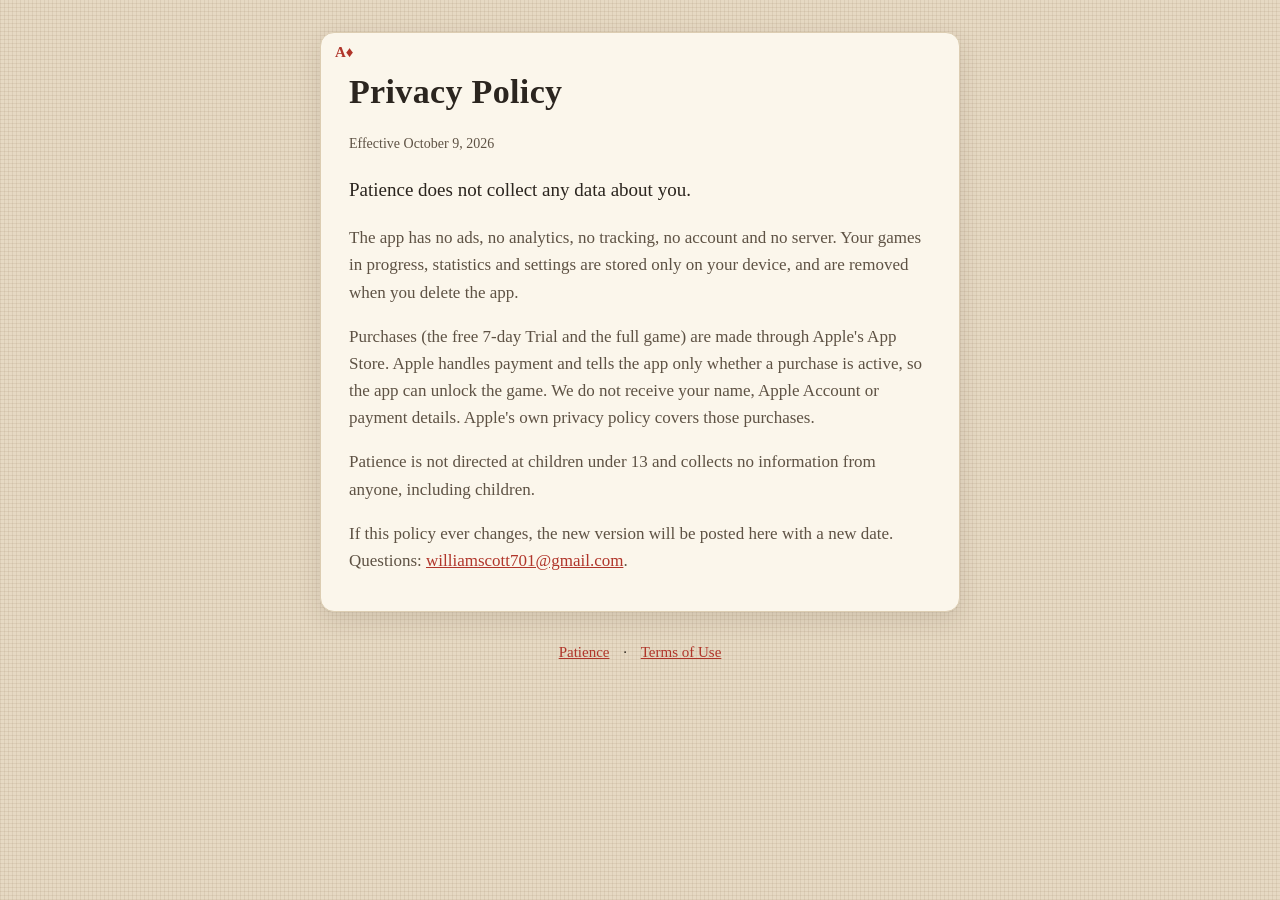
==== privacy.html @ 33de1d76 "Patience support site: home, privacy policy, terms of use Co-Authored-By: Claude Opus 5.5 <noreply@a" ====
<!doctype html>
<html lang="en">
<head>
<meta charset="utf-8">
<meta name="viewport" content="width=device-width, initial-scale=1">
<title>Patience · Privacy Policy</title>
<meta name="description" content="Patience collects no data: no ads, no analytics, no account.">
<link rel="stylesheet" href="style.css">
</head>
<body>
<main>
  <div class="card" data-index="A♦">
    <h1>Privacy Policy</h1>
    <p class="small">Effective October 9, 2026</p>
    <p class="lede">Patience does not collect any data about you.</p>
    <p>The app has no ads, no analytics, no tracking, no account and no server. Your games in progress, statistics and settings are stored only on your device, and are removed when you delete the app.</p>
    <p>Purchases (the free 7-day Trial and the full game) are made through Apple's App Store. Apple handles payment and tells the app only whether a purchase is active, so the app can unlock the game. We do not receive your name, Apple Account or payment details. Apple's own privacy policy covers those purchases.</p>
    <p>Patience is not directed at children under 13 and collects no information from anyone, including children.</p>
    <p>If this policy ever changes, the new version will be posted here with a new date. Questions: <a href="mailto:williamscott701@gmail.com?subject=Patience%20privacy">williamscott701@gmail.com</a>.</p>
  </div>
  <nav><a href="index.html">Patience</a> · <a href="terms.html">Terms of Use</a></nav>
</main>
</body>
</html>
---- style.css ----
:root {
  --linen: #E6D9C3; --thread: rgba(122, 98, 71, 0.10); --card: #FBF6EB; --card-edge: #DCCDB2;
  --ink: #2B251F; --ink-soft: #5E5244; --red: #B0352A; --hem: #B49C78;
}
@media (prefers-color-scheme: dark) {
  :root { --linen: #2E2B27; --thread: rgba(0, 0, 0, 0.25); --card: #3A3631; --card-edge: #4D4840;
          --ink: #F1E8D8; --ink-soft: #C2B6A2; --red: #E07A6C; --hem: #8C7756; }
}
* { box-sizing: border-box; }
body {
  margin: 0; color: var(--ink); background-color: var(--linen);
  background-image: repeating-linear-gradient(0deg, var(--thread) 0 1px, transparent 1px 4px),
                    repeating-linear-gradient(90deg, var(--thread) 0 1px, transparent 1px 4px);
  font: 17px/1.6 "Iowan Old Style", "Palatino", Georgia, serif; padding: 32px 16px 64px;
}
main { max-width: 640px; margin: 0 auto; }
.card {
  background: var(--card); border: 1px solid var(--card-edge); border-radius: 14px;
  padding: 28px 28px 20px; box-shadow: 0 1px 0 rgba(0,0,0,0.04), 0 8px 24px rgba(60,45,25,0.12);
  margin-bottom: 20px; position: relative;
}
.card::before { content: attr(data-index); position: absolute; top: 12px; left: 14px;
  font: 600 15px/1 Georgia, serif; color: var(--red); }
h1 { font-size: 34px; margin: 4px 0 4px; letter-spacing: 0.01em; }
h2 { font-size: 21px; margin: 4px 0 8px; }
p, li { color: var(--ink-soft); }
strong { color: var(--ink); }
a { color: var(--red); }
nav { text-align: center; margin: 28px 0 0; font-size: 15px; }
nav a { margin: 0 10px; }
.lede { font-size: 19px; color: var(--ink); }
.small { font-size: 14px; }
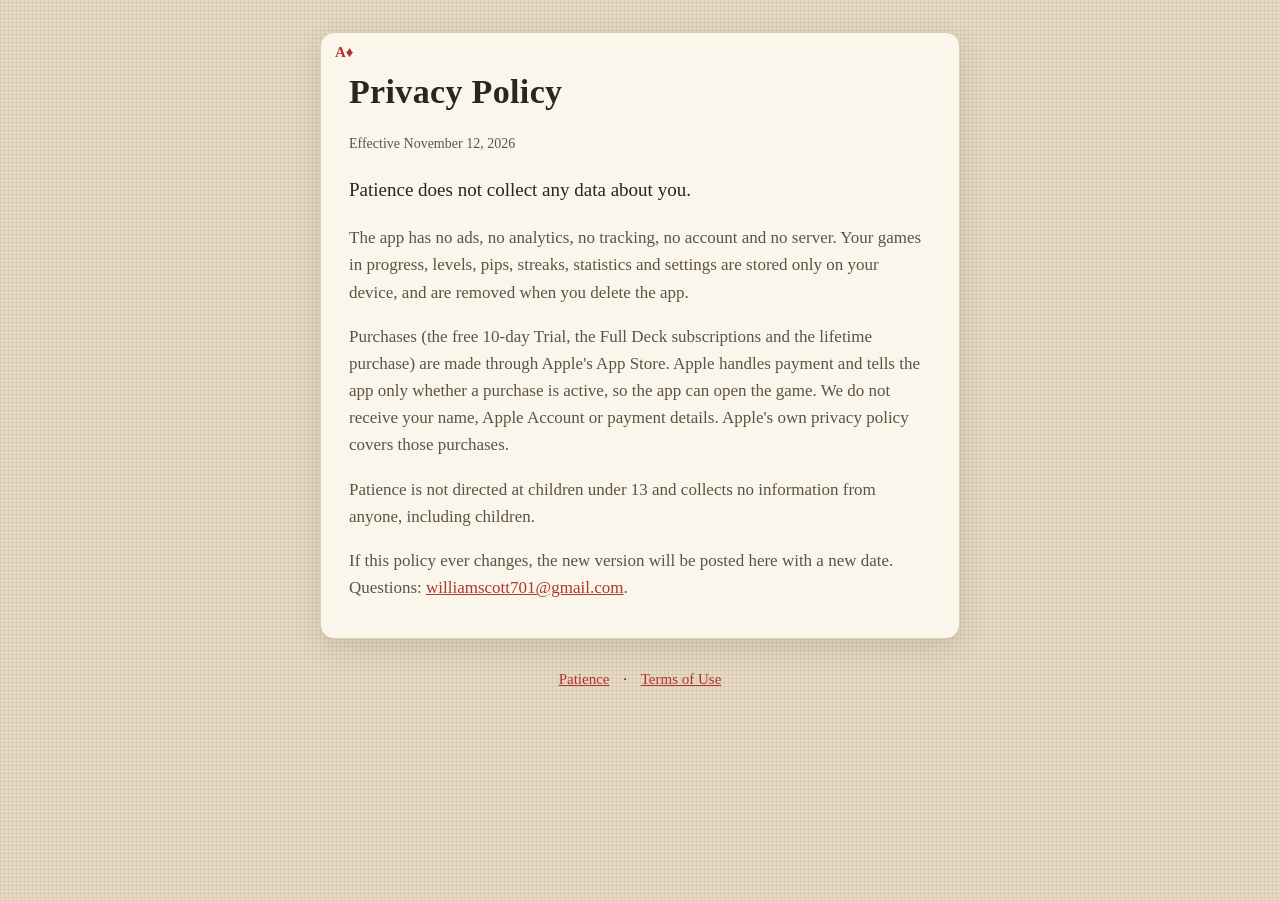
==== commit 85f5b835: "Terms and home page for the 10-day Trial, Full Deck plans and lifetime Terms of Use now cover the fr" ====
--- a/privacy.html
+++ b/privacy.html
@@ -6,15 +6,20 @@
 <title>Patience · Privacy Policy</title>
 <meta name="description" content="Patience collects no data: no ads, no analytics, no account.">
 <link rel="stylesheet" href="style.css">
+<meta name="apple-itunes-app" content="app-id=6821081792">
+<meta property="og:title" content="Patience · Privacy Policy">
+<meta property="og:description" content="Patience collects no data: no ads, no analytics, no account.">
+<meta property="og:type" content="website">
+<meta property="og:url" content="https://williamscott701.github.io/patience-support/privacy.html">
 </head>
 <body>
 <main>
   <div class="card" data-index="A♦">
     <h1>Privacy Policy</h1>
-    <p class="small">Effective October 9, 2026</p>
+    <p class="small">Effective November 12, 2026</p>
     <p class="lede">Patience does not collect any data about you.</p>
-    <p>The app has no ads, no analytics, no tracking, no account and no server. Your games in progress, statistics and settings are stored only on your device, and are removed when you delete the app.</p>
-    <p>Purchases (the free 7-day Trial and the full game) are made through Apple's App Store. Apple handles payment and tells the app only whether a purchase is active, so the app can unlock the game. We do not receive your name, Apple Account or payment details. Apple's own privacy policy covers those purchases.</p>
+    <p>The app has no ads, no analytics, no tracking, no account and no server. Your games in progress, levels, pips, streaks, statistics and settings are stored only on your device, and are removed when you delete the app.</p>
+    <p>Purchases (the free 10-day Trial, the Full Deck subscriptions and the lifetime purchase) are made through Apple's App Store. Apple handles payment and tells the app only whether a purchase is active, so the app can open the game. We do not receive your name, Apple Account or payment details. Apple's own privacy policy covers those purchases.</p>
     <p>Patience is not directed at children under 13 and collects no information from anyone, including children.</p>
     <p>If this policy ever changes, the new version will be posted here with a new date. Questions: <a href="mailto:williamscott701@gmail.com?subject=Patience%20privacy">williamscott701@gmail.com</a>.</p>
   </div>
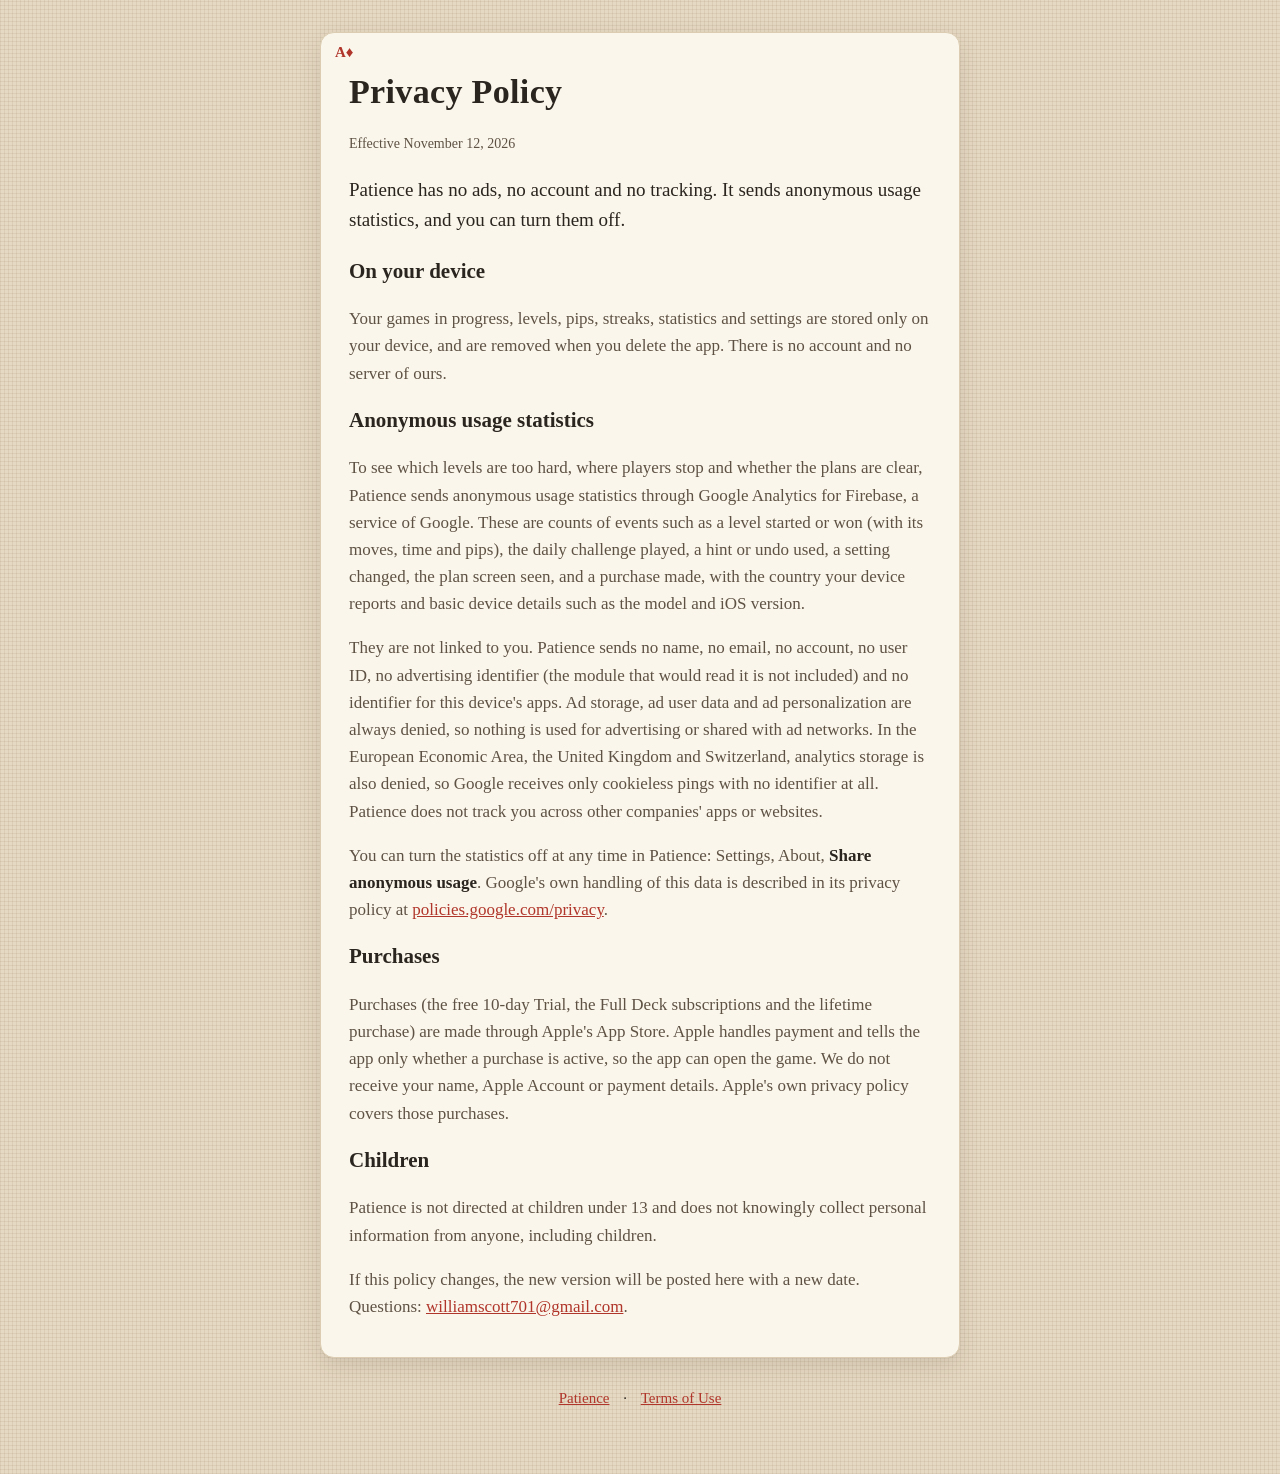
==== commit 4bfbc8c8: "Privacy policy: anonymous usage statistics through Google Analytics for Firebase The app now sends a" ====
--- a/privacy.html
+++ b/privacy.html
@@ -4,11 +4,11 @@
 <meta charset="utf-8">
 <meta name="viewport" content="width=device-width, initial-scale=1">
 <title>Patience · Privacy Policy</title>
-<meta name="description" content="Patience collects no data: no ads, no analytics, no account.">
+<meta name="description" content="Patience has no ads, no account and no tracking. It sends anonymous usage statistics through Google Analytics for Firebase, which you can turn off.">
 <link rel="stylesheet" href="style.css">
 <meta name="apple-itunes-app" content="app-id=6821081792">
 <meta property="og:title" content="Patience · Privacy Policy">
-<meta property="og:description" content="Patience collects no data: no ads, no analytics, no account.">
+<meta property="og:description" content="Patience has no ads, no account and no tracking. It sends anonymous usage statistics through Google Analytics for Firebase, which you can turn off.">
 <meta property="og:type" content="website">
 <meta property="og:url" content="https://williamscott701.github.io/patience-support/privacy.html">
 </head>
@@ -17,11 +17,18 @@
   <div class="card" data-index="A♦">
     <h1>Privacy Policy</h1>
     <p class="small">Effective November 12, 2026</p>
-    <p class="lede">Patience does not collect any data about you.</p>
-    <p>The app has no ads, no analytics, no tracking, no account and no server. Your games in progress, levels, pips, streaks, statistics and settings are stored only on your device, and are removed when you delete the app.</p>
+    <p class="lede">Patience has no ads, no account and no tracking. It sends anonymous usage statistics, and you can turn them off.</p>
+    <h2>On your device</h2>
+    <p>Your games in progress, levels, pips, streaks, statistics and settings are stored only on your device, and are removed when you delete the app. There is no account and no server of ours.</p>
+    <h2>Anonymous usage statistics</h2>
+    <p>To see which levels are too hard, where players stop and whether the plans are clear, Patience sends anonymous usage statistics through Google Analytics for Firebase, a service of Google. These are counts of events such as a level started or won (with its moves, time and pips), the daily challenge played, a hint or undo used, a setting changed, the plan screen seen, and a purchase made, with the country your device reports and basic device details such as the model and iOS version.</p>
+    <p>They are not linked to you. Patience sends no name, no email, no account, no user ID, no advertising identifier (the module that would read it is not included) and no identifier for this device's apps. Ad storage, ad user data and ad personalization are always denied, so nothing is used for advertising or shared with ad networks. In the European Economic Area, the United Kingdom and Switzerland, analytics storage is also denied, so Google receives only cookieless pings with no identifier at all. Patience does not track you across other companies' apps or websites.</p>
+    <p>You can turn the statistics off at any time in Patience: Settings, About, <strong>Share anonymous usage</strong>. Google's own handling of this data is described in its privacy policy at <a href="https://policies.google.com/privacy">policies.google.com/privacy</a>.</p>
+    <h2>Purchases</h2>
     <p>Purchases (the free 10-day Trial, the Full Deck subscriptions and the lifetime purchase) are made through Apple's App Store. Apple handles payment and tells the app only whether a purchase is active, so the app can open the game. We do not receive your name, Apple Account or payment details. Apple's own privacy policy covers those purchases.</p>
-    <p>Patience is not directed at children under 13 and collects no information from anyone, including children.</p>
-    <p>If this policy ever changes, the new version will be posted here with a new date. Questions: <a href="mailto:williamscott701@gmail.com?subject=Patience%20privacy">williamscott701@gmail.com</a>.</p>
+    <h2>Children</h2>
+    <p>Patience is not directed at children under 13 and does not knowingly collect personal information from anyone, including children.</p>
+    <p>If this policy changes, the new version will be posted here with a new date. Questions: <a href="mailto:williamscott701@gmail.com?subject=Patience%20privacy">williamscott701@gmail.com</a>.</p>
   </div>
   <nav><a href="index.html">Patience</a> · <a href="terms.html">Terms of Use</a></nav>
 </main>
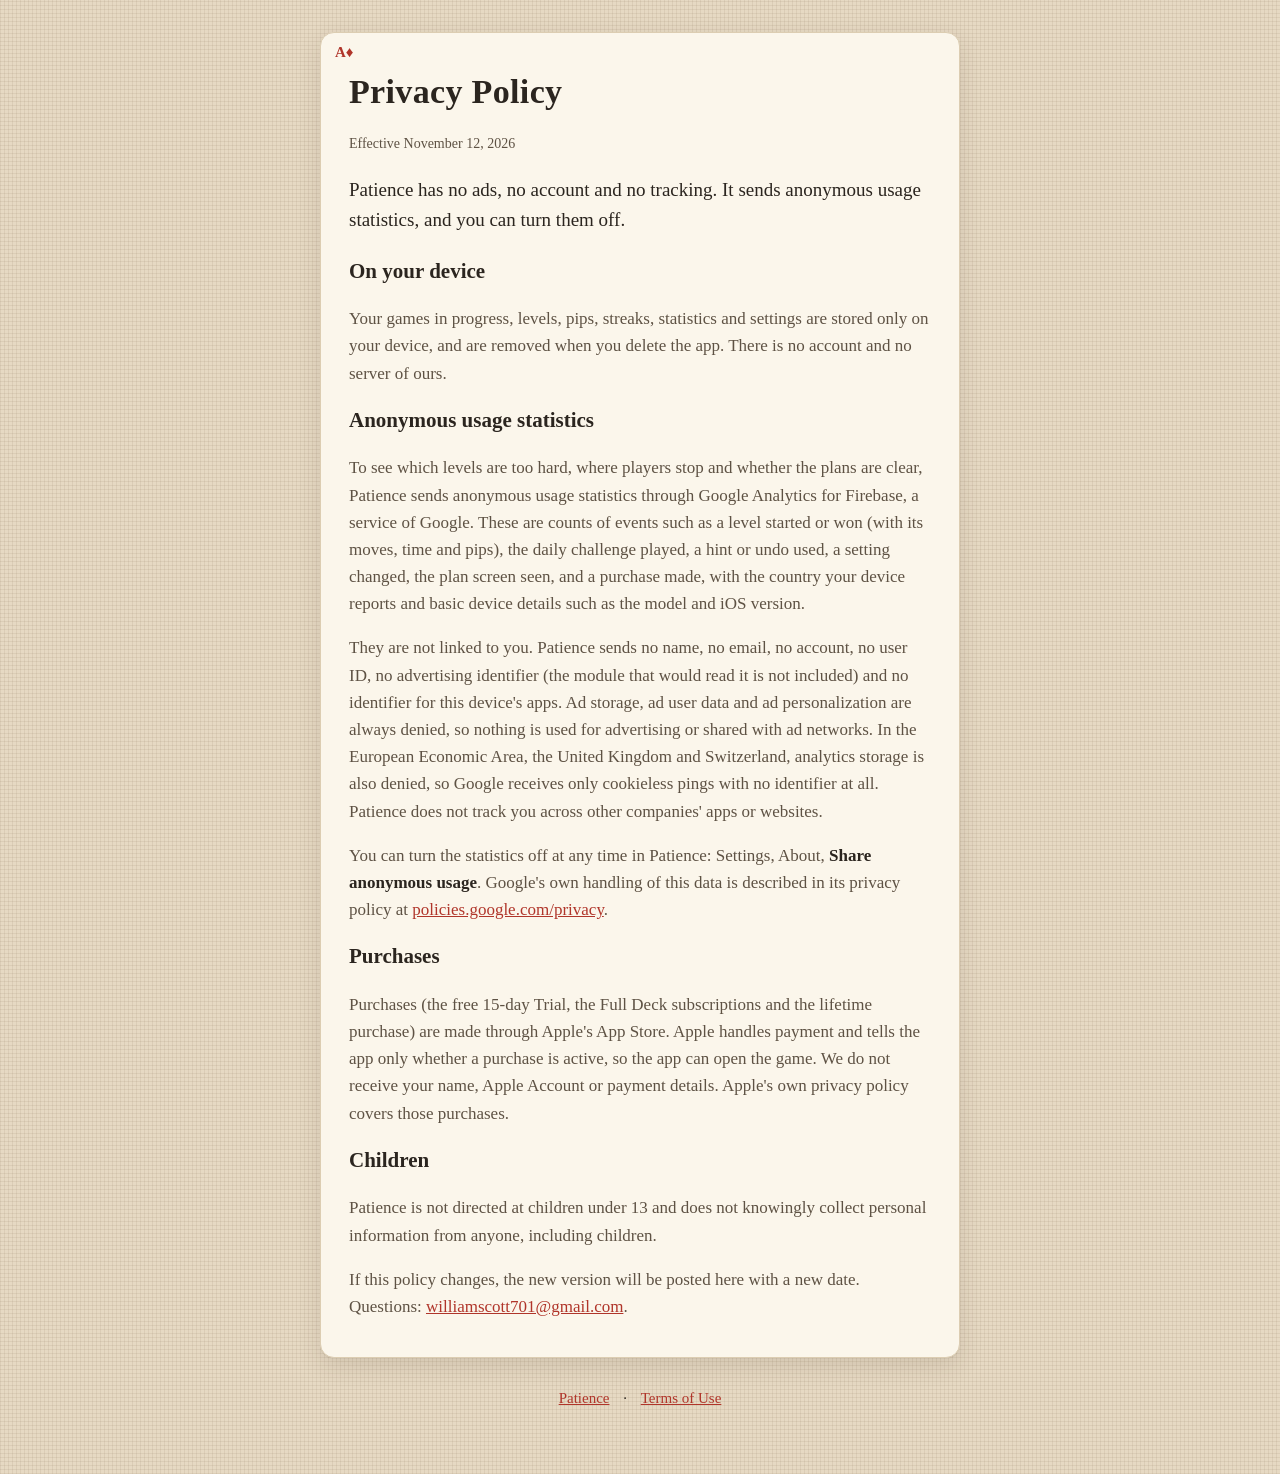
==== commit 9e300b40: "Terms and home page: the trial is 15 days Co-Authored-By: Claude Opus 5.5 <noreply@anthropic.com>" ====
--- a/privacy.html
+++ b/privacy.html
@@ -25,7 +25,7 @@
     <p>They are not linked to you. Patience sends no name, no email, no account, no user ID, no advertising identifier (the module that would read it is not included) and no identifier for this device's apps. Ad storage, ad user data and ad personalization are always denied, so nothing is used for advertising or shared with ad networks. In the European Economic Area, the United Kingdom and Switzerland, analytics storage is also denied, so Google receives only cookieless pings with no identifier at all. Patience does not track you across other companies' apps or websites.</p>
     <p>You can turn the statistics off at any time in Patience: Settings, About, <strong>Share anonymous usage</strong>. Google's own handling of this data is described in its privacy policy at <a href="https://policies.google.com/privacy">policies.google.com/privacy</a>.</p>
     <h2>Purchases</h2>
-    <p>Purchases (the free 10-day Trial, the Full Deck subscriptions and the lifetime purchase) are made through Apple's App Store. Apple handles payment and tells the app only whether a purchase is active, so the app can open the game. We do not receive your name, Apple Account or payment details. Apple's own privacy policy covers those purchases.</p>
+    <p>Purchases (the free 15-day Trial, the Full Deck subscriptions and the lifetime purchase) are made through Apple's App Store. Apple handles payment and tells the app only whether a purchase is active, so the app can open the game. We do not receive your name, Apple Account or payment details. Apple's own privacy policy covers those purchases.</p>
     <h2>Children</h2>
     <p>Patience is not directed at children under 13 and does not knowingly collect personal information from anyone, including children.</p>
     <p>If this policy changes, the new version will be posted here with a new date. Questions: <a href="mailto:williamscott701@gmail.com?subject=Patience%20privacy">williamscott701@gmail.com</a>.</p>
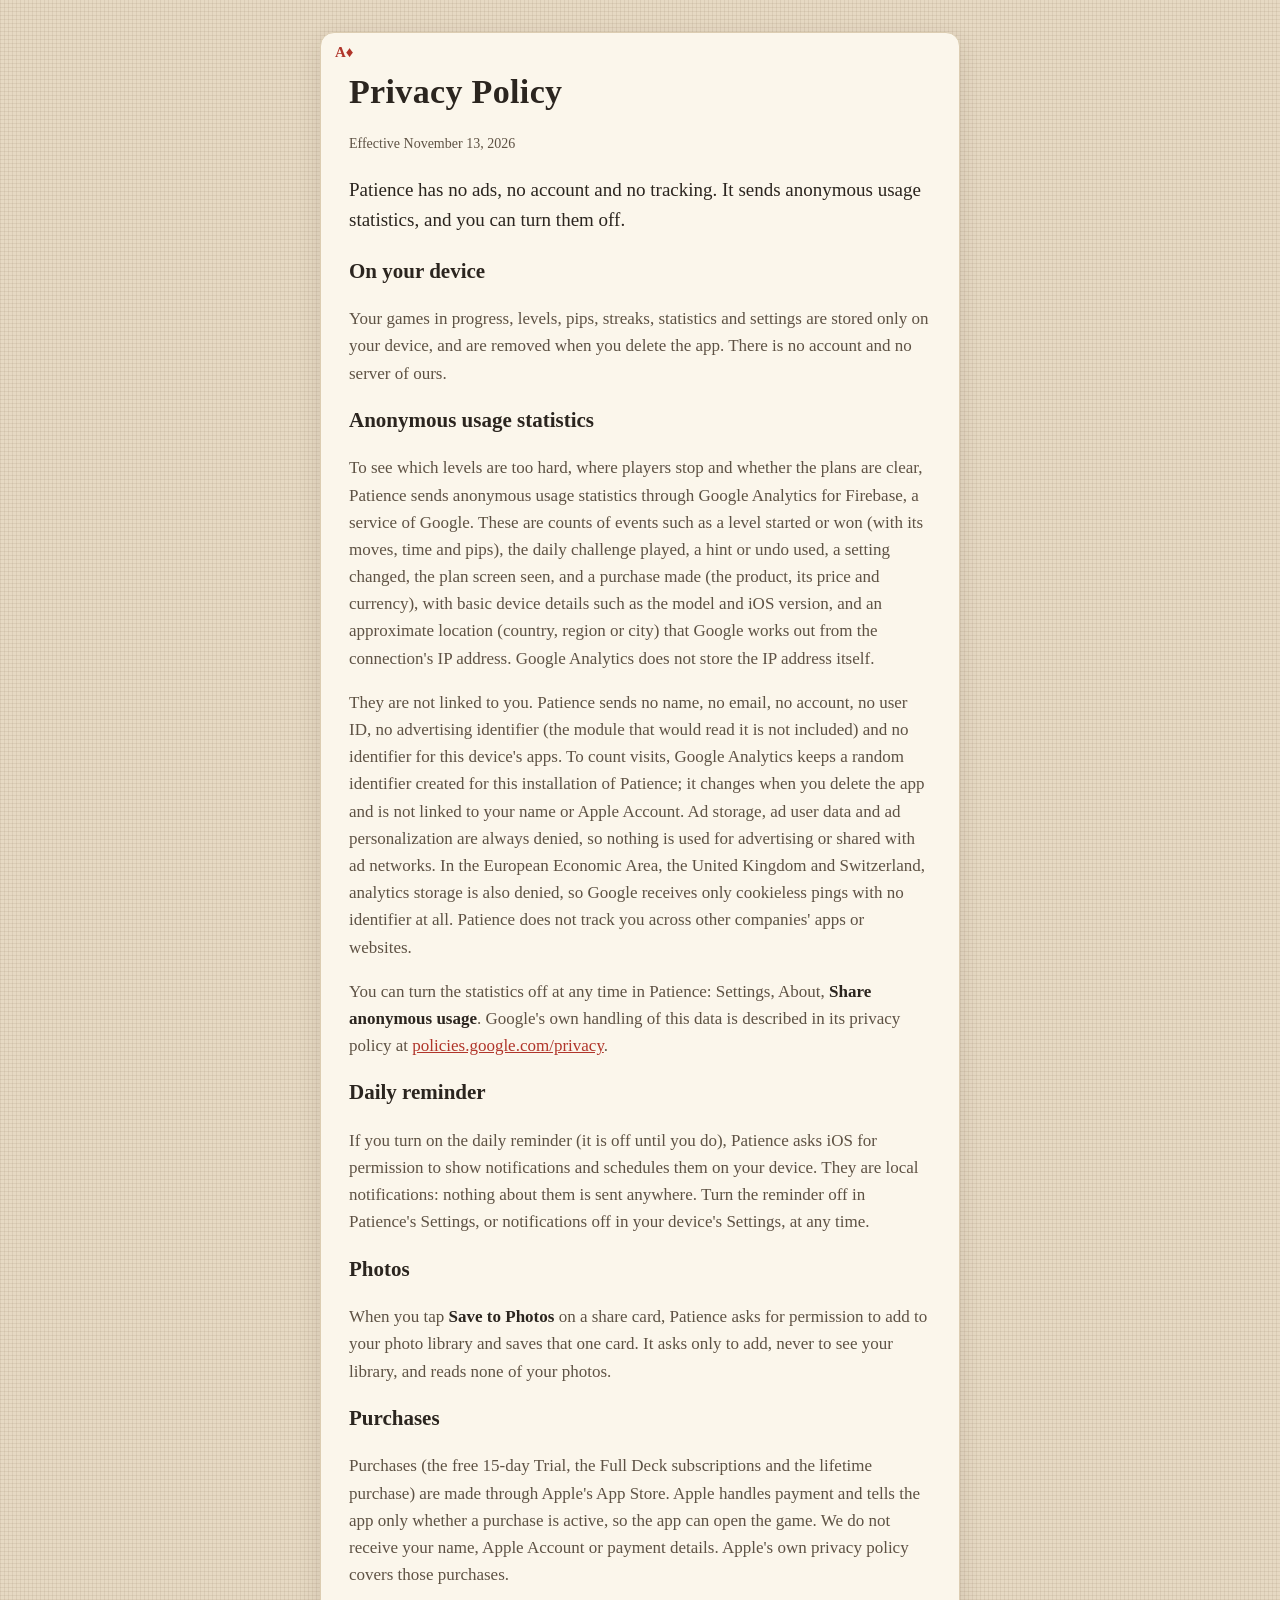
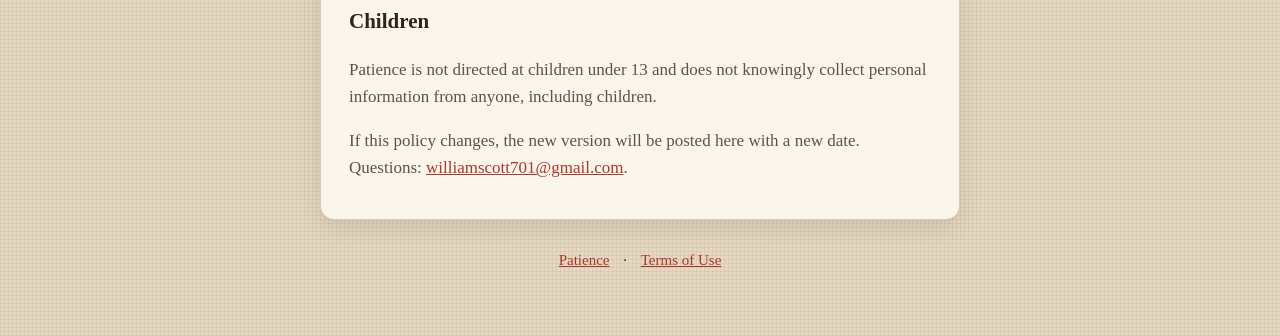
==== commit 79d0dfb9: "Privacy policy: the reminder, Photos add-only, the install ID and approximate location The policy no" ====
--- a/privacy.html
+++ b/privacy.html
@@ -16,14 +16,18 @@
 <main>
   <div class="card" data-index="A♦">
     <h1>Privacy Policy</h1>
-    <p class="small">Effective November 12, 2026</p>
+    <p class="small">Effective November 13, 2026</p>
     <p class="lede">Patience has no ads, no account and no tracking. It sends anonymous usage statistics, and you can turn them off.</p>
     <h2>On your device</h2>
     <p>Your games in progress, levels, pips, streaks, statistics and settings are stored only on your device, and are removed when you delete the app. There is no account and no server of ours.</p>
     <h2>Anonymous usage statistics</h2>
-    <p>To see which levels are too hard, where players stop and whether the plans are clear, Patience sends anonymous usage statistics through Google Analytics for Firebase, a service of Google. These are counts of events such as a level started or won (with its moves, time and pips), the daily challenge played, a hint or undo used, a setting changed, the plan screen seen, and a purchase made, with the country your device reports and basic device details such as the model and iOS version.</p>
-    <p>They are not linked to you. Patience sends no name, no email, no account, no user ID, no advertising identifier (the module that would read it is not included) and no identifier for this device's apps. Ad storage, ad user data and ad personalization are always denied, so nothing is used for advertising or shared with ad networks. In the European Economic Area, the United Kingdom and Switzerland, analytics storage is also denied, so Google receives only cookieless pings with no identifier at all. Patience does not track you across other companies' apps or websites.</p>
+    <p>To see which levels are too hard, where players stop and whether the plans are clear, Patience sends anonymous usage statistics through Google Analytics for Firebase, a service of Google. These are counts of events such as a level started or won (with its moves, time and pips), the daily challenge played, a hint or undo used, a setting changed, the plan screen seen, and a purchase made (the product, its price and currency), with basic device details such as the model and iOS version, and an approximate location (country, region or city) that Google works out from the connection's IP address. Google Analytics does not store the IP address itself.</p>
+    <p>They are not linked to you. Patience sends no name, no email, no account, no user ID, no advertising identifier (the module that would read it is not included) and no identifier for this device's apps. To count visits, Google Analytics keeps a random identifier created for this installation of Patience; it changes when you delete the app and is not linked to your name or Apple Account. Ad storage, ad user data and ad personalization are always denied, so nothing is used for advertising or shared with ad networks. In the European Economic Area, the United Kingdom and Switzerland, analytics storage is also denied, so Google receives only cookieless pings with no identifier at all. Patience does not track you across other companies' apps or websites.</p>
     <p>You can turn the statistics off at any time in Patience: Settings, About, <strong>Share anonymous usage</strong>. Google's own handling of this data is described in its privacy policy at <a href="https://policies.google.com/privacy">policies.google.com/privacy</a>.</p>
+    <h2>Daily reminder</h2>
+    <p>If you turn on the daily reminder (it is off until you do), Patience asks iOS for permission to show notifications and schedules them on your device. They are local notifications: nothing about them is sent anywhere. Turn the reminder off in Patience's Settings, or notifications off in your device's Settings, at any time.</p>
+    <h2>Photos</h2>
+    <p>When you tap <strong>Save to Photos</strong> on a share card, Patience asks for permission to add to your photo library and saves that one card. It asks only to add, never to see your library, and reads none of your photos.</p>
     <h2>Purchases</h2>
     <p>Purchases (the free 15-day Trial, the Full Deck subscriptions and the lifetime purchase) are made through Apple's App Store. Apple handles payment and tells the app only whether a purchase is active, so the app can open the game. We do not receive your name, Apple Account or payment details. Apple's own privacy policy covers those purchases.</p>
     <h2>Children</h2>
